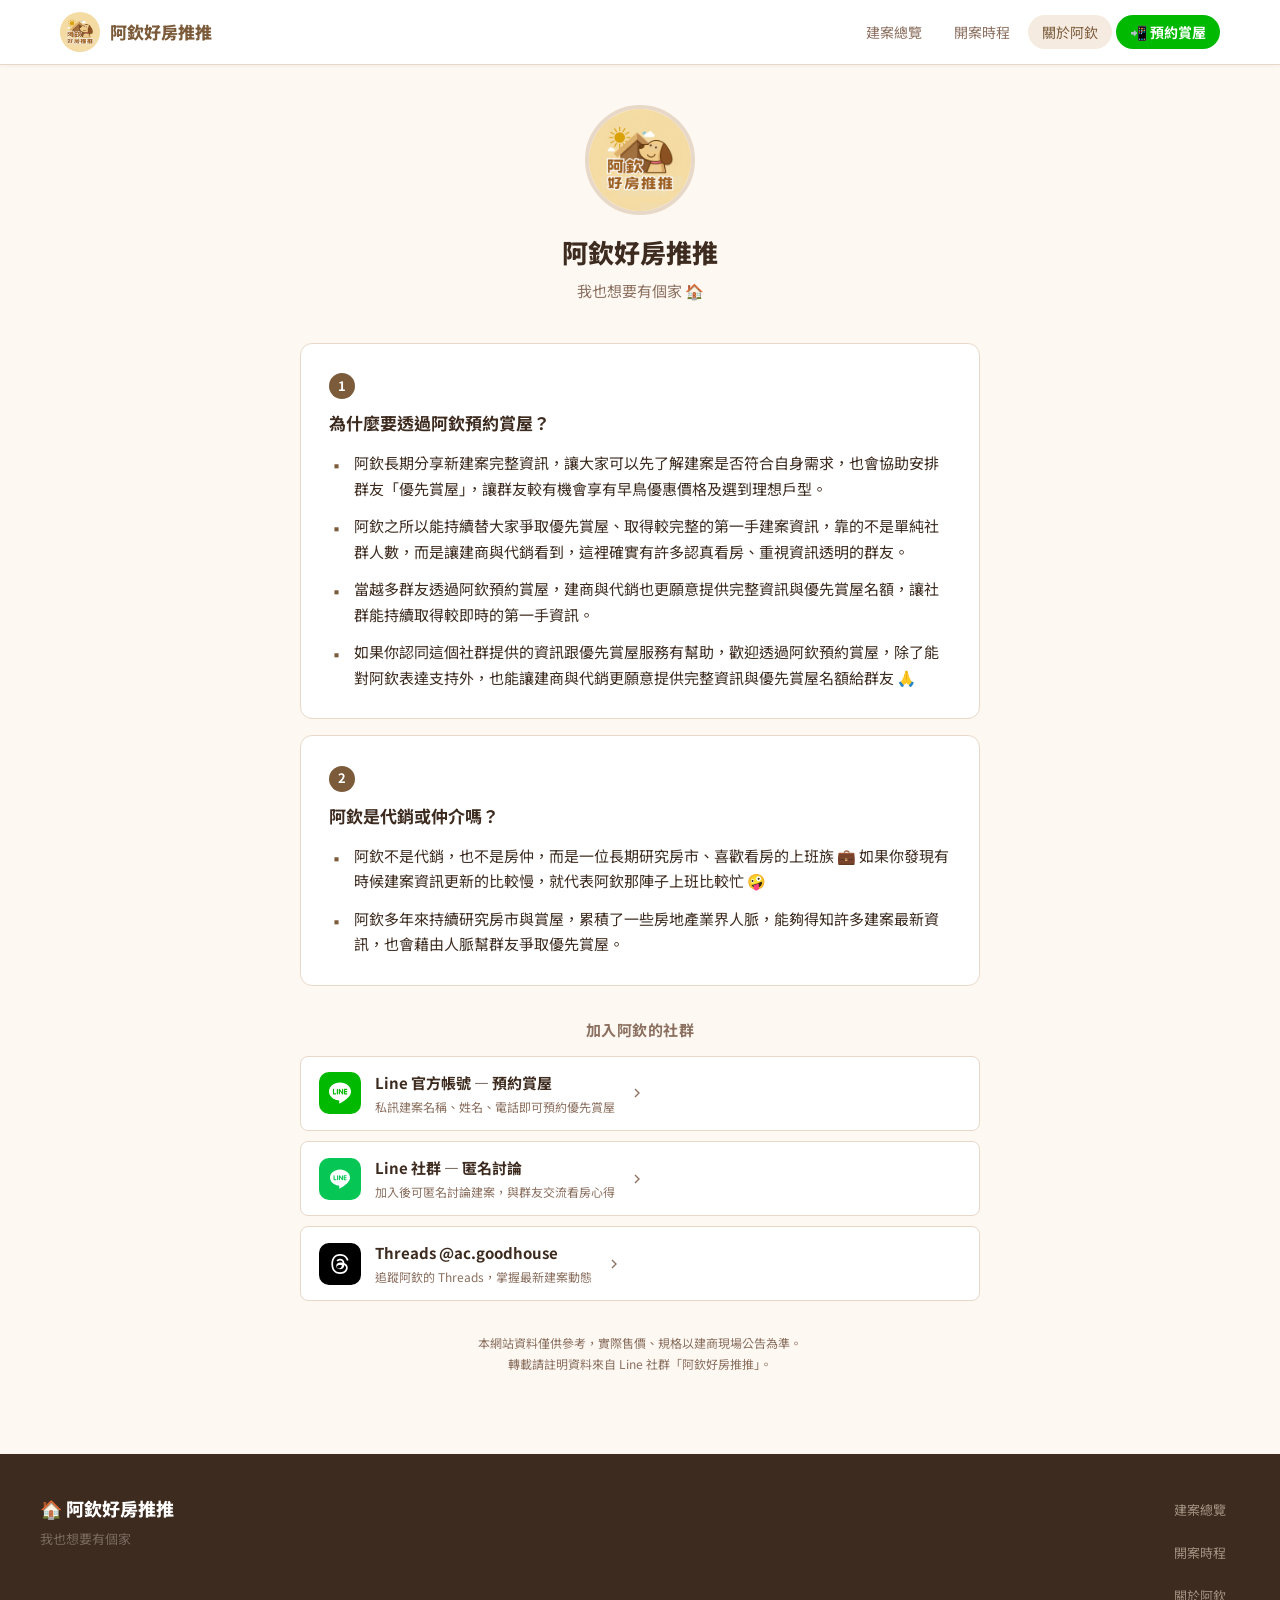
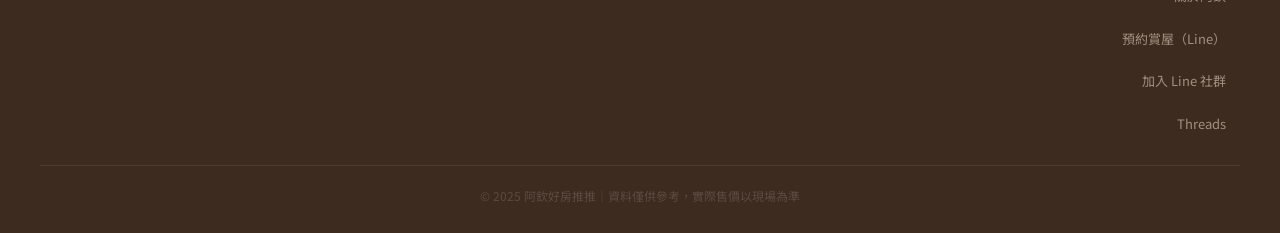
==== about.html @ 54be43c1 "Initial website: 阿欽好房推推 v1.0 - 建案總覽（篩選：地區/捷運/坪數/價格/房型） - 建案詳情頁 - 開案時程總覽 - 關於阿欽頁面 - Decap CMS 後台設定  C" ====
<!DOCTYPE html>
<html lang="zh-Hant">
<head>
  <meta charset="UTF-8">
  <meta name="viewport" content="width=device-width, initial-scale=1.0">
  <title>關於阿欽｜阿欽好房推推</title>
  <meta name="description" content="阿欽不是代銷也不是房仲，是一位長期研究房市的上班族，持續為大家整理最新建案資訊。">
  <link rel="icon" type="image/png" href="/images/logo.png">
  <link rel="stylesheet" href="/css/style.css">
</head>
<body>

<!-- ── Header ── -->
<header>
  <div class="header-inner">
    <a class="logo" href="/">
      <img src="/images/logo.png" alt="阿欽好房推推">
      <span class="logo-text">阿欽好房推推</span>
    </a>
    <nav>
      <a href="/">建案總覽</a>
      <a href="/schedule.html" class="hide-mobile">開案時程</a>
      <a href="/about.html" class="active hide-mobile">關於阿欽</a>
      <a href="https://lin.ee/UndYv1Z" target="_blank" rel="noopener" class="nav-cta">
        📲 預約賞屋
      </a>
    </nav>
  </div>
</header>

<main>
  <div class="about-page">

    <!-- Hero -->
    <div class="about-hero">
      <img src="/images/logo.png" alt="阿欽好房推推">
      <h1>阿欽好房推推</h1>
      <p class="tagline">我也想要有個家 🏠</p>
    </div>

    <!-- Section 1 -->
    <div class="about-card">
      <div class="about-card-num">1</div>
      <h2>為什麼要透過阿欽預約賞屋？</h2>
      <ul>
        <li>阿欽長期分享新建案完整資訊，讓大家可以先了解建案是否符合自身需求，也會協助安排群友「優先賞屋」，讓群友較有機會享有早鳥優惠價格及選到理想戶型。</li>
        <li>阿欽之所以能持續替大家爭取優先賞屋、取得較完整的第一手建案資訊，靠的不是單純社群人數，而是讓建商與代銷看到，這裡確實有許多認真看房、重視資訊透明的群友。</li>
        <li>當越多群友透過阿欽預約賞屋，建商與代銷也更願意提供完整資訊與優先賞屋名額，讓社群能持續取得較即時的第一手資訊。</li>
        <li>如果你認同這個社群提供的資訊跟優先賞屋服務有幫助，歡迎透過阿欽預約賞屋，除了能對阿欽表達支持外，也能讓建商與代銷更願意提供完整資訊與優先賞屋名額給群友 🙏</li>
      </ul>
    </div>

    <!-- Section 2 -->
    <div class="about-card">
      <div class="about-card-num">2</div>
      <h2>阿欽是代銷或仲介嗎？</h2>
      <ul>
        <li>阿欽不是代銷，也不是房仲，而是一位長期研究房市、喜歡看房的上班族 💼 如果你發現有時候建案資訊更新的比較慢，就代表阿欽那陣子上班比較忙 🤪</li>
        <li>阿欽多年來持續研究房市與賞屋，累積了一些房地產業界人脈，能夠得知許多建案最新資訊，也會藉由人脈幫群友爭取優先賞屋。</li>
      </ul>
    </div>

    <!-- Social links -->
    <p class="social-section-title">加入阿欽的社群</p>
    <div class="social-links">

      <a class="social-link" href="https://lin.ee/UndYv1Z" target="_blank" rel="noopener">
        <div class="social-icon" style="background:#00B900">
          <svg width="22" height="22" viewBox="0 0 24 24" fill="white">
            <path d="M19.365 9.863c.349 0 .63.285.63.631 0 .345-.281.63-.63.63H17.61v1.125h1.755c.349 0 .63.283.63.63 0 .344-.281.629-.63.629h-2.386c-.345 0-.627-.285-.627-.629V8.108c0-.345.282-.63.627-.63h2.386c.349 0 .63.285.63.63 0 .349-.281.63-.63.63H17.61v1.125h1.755zm-3.855 3.016c0 .27-.174.51-.432.596-.064.021-.133.031-.199.031-.211 0-.391-.09-.51-.25l-2.443-3.317v2.94c0 .344-.279.629-.631.629-.346 0-.626-.285-.626-.629V8.108c0-.27.173-.51.43-.595.06-.023.136-.033.194-.033.195 0 .375.104.495.254l2.462 3.33V8.108c0-.345.282-.63.63-.63.345 0 .63.285.63.63v4.771zm-5.741 0c0 .344-.282.629-.631.629-.345 0-.627-.285-.627-.629V8.108c0-.345.282-.63.627-.63.349 0 .631.285.631.63v4.771zm-2.466.629H4.917c-.345 0-.63-.285-.63-.629V8.108c0-.345.285-.63.63-.63.348 0 .63.285.63.63v4.141h1.756c.348 0 .629.283.629.63 0 .344-.281.629-.629.629M24 10.314C24 4.943 18.615.572 12 .572S0 4.943 0 10.314c0 4.811 4.27 8.842 10.035 9.608.391.082.923.258 1.058.59.12.301.079.766.038 1.08l-.164 1.02c-.045.301-.24 1.186 1.049.645 1.291-.539 6.916-4.078 9.436-6.975C23.176 14.393 24 12.458 24 10.314"/>
          </svg>
        </div>
        <div class="social-link-text">
          <div class="sl-title">Line 官方帳號 — 預約賞屋</div>
          <div class="sl-desc">私訊建案名稱、姓名、電話即可預約優先賞屋</div>
        </div>
        <svg width="16" height="16" viewBox="0 0 24 24" fill="none" stroke="currentColor" stroke-width="2" style="flex-shrink:0;color:var(--text-muted)">
          <path d="M9 18l6-6-6-6"/>
        </svg>
      </a>

      <a class="social-link" href="https://line.me/ti/g2/VxZnBZgPuC8QQO1JbChsbgIZFCAFGrbEiuoVcQ" target="_blank" rel="noopener">
        <div class="social-icon" style="background:#06C755">
          <svg width="20" height="20" viewBox="0 0 24 24" fill="white">
            <path d="M19.365 9.863c.349 0 .63.285.63.631 0 .345-.281.63-.63.63H17.61v1.125h1.755c.349 0 .63.283.63.63 0 .344-.281.629-.63.629h-2.386c-.345 0-.627-.285-.627-.629V8.108c0-.345.282-.63.627-.63h2.386c.349 0 .63.285.63.63 0 .349-.281.63-.63.63H17.61v1.125h1.755zm-3.855 3.016c0 .27-.174.51-.432.596-.064.021-.133.031-.199.031-.211 0-.391-.09-.51-.25l-2.443-3.317v2.94c0 .344-.279.629-.631.629-.346 0-.626-.285-.626-.629V8.108c0-.27.173-.51.43-.595.06-.023.136-.033.194-.033.195 0 .375.104.495.254l2.462 3.33V8.108c0-.345.282-.63.63-.63.345 0 .63.285.63.63v4.771zm-5.741 0c0 .344-.282.629-.631.629-.345 0-.627-.285-.627-.629V8.108c0-.345.282-.63.627-.63.349 0 .631.285.631.63v4.771zm-2.466.629H4.917c-.345 0-.63-.285-.63-.629V8.108c0-.345.285-.63.63-.63.348 0 .63.285.63.63v4.141h1.756c.348 0 .629.283.629.63 0 .344-.281.629-.629.629M24 10.314C24 4.943 18.615.572 12 .572S0 4.943 0 10.314c0 4.811 4.27 8.842 10.035 9.608.391.082.923.258 1.058.59.12.301.079.766.038 1.08l-.164 1.02c-.045.301-.24 1.186 1.049.645 1.291-.539 6.916-4.078 9.436-6.975C23.176 14.393 24 12.458 24 10.314"/>
          </svg>
        </div>
        <div class="social-link-text">
          <div class="sl-title">Line 社群 — 匿名討論</div>
          <div class="sl-desc">加入後可匿名討論建案，與群友交流看房心得</div>
        </div>
        <svg width="16" height="16" viewBox="0 0 24 24" fill="none" stroke="currentColor" stroke-width="2" style="flex-shrink:0;color:var(--text-muted)">
          <path d="M9 18l6-6-6-6"/>
        </svg>
      </a>

      <a class="social-link" href="https://www.threads.com/@ac.goodhouse" target="_blank" rel="noopener">
        <div class="social-icon" style="background:#000">
          <svg width="20" height="20" viewBox="0 0 192 192" fill="white">
            <path d="M141.537 88.988a66.667 66.667 0 0 0-2.518-1.143c-1.482-27.307-16.403-42.94-41.457-43.1h-.34c-14.986 0-27.449 6.396-35.12 18.036l13.779 9.452c5.73-8.695 14.724-10.548 21.348-10.548h.229c8.249.053 14.474 2.452 18.503 7.129 2.932 3.405 4.893 8.111 5.864 14.05-7.314-1.243-15.224-1.626-23.68-1.14-23.82 1.371-39.134 15.264-38.105 34.568.522 9.792 5.4 18.216 13.735 23.719 7.047 4.652 16.124 6.927 25.557 6.412 12.458-.683 22.231-5.436 29.049-14.127 5.178-6.6 8.453-15.153 9.899-25.93 5.937 3.583 10.337 8.298 12.767 13.966 4.132 9.635 4.373 25.468-8.546 38.376-11.319 11.308-24.925 16.2-45.488 16.351-22.809-.169-40.06-7.484-51.275-21.742C35.236 139.966 29.808 120.682 29.605 96c.203-24.682 5.63-43.966 16.133-57.317C56.954 24.425 74.204 17.11 97.013 16.94c22.975.17 40.526 7.52 52.171 21.847 5.71 7.026 10.015 15.86 12.853 26.162l16.147-4.308c-3.44-12.68-8.853-23.606-16.219-32.668C147.036 9.607 125.202.195 97.07 0h-.113C68.882.195 47.292 9.642 32.788 28.08 19.882 44.485 13.224 67.315 13.001 95.932L13 96v.068c.224 28.617 6.882 51.447 19.788 67.852C47.292 182.358 68.882 191.805 96.957 192h.113c24.96-.173 42.554-6.708 57.048-21.189 18.963-18.945 18.392-42.692 12.142-57.27-4.484-10.454-13.033-18.945-24.723-24.553zm-53.19 49.19c-10.426.585-21.248-4.089-21.82-14.145-.427-8.012 5.718-16.93 24.23-18.01 2.121-.123 4.199-.184 6.235-.184 6.101 0 11.808.606 16.994 1.771-1.931 24.111-15.053 29.922-25.64 30.568z"/>
          </svg>
        </div>
        <div class="social-link-text">
          <div class="sl-title">Threads @ac.goodhouse</div>
          <div class="sl-desc">追蹤阿欽的 Threads，掌握最新建案動態</div>
        </div>
        <svg width="16" height="16" viewBox="0 0 24 24" fill="none" stroke="currentColor" stroke-width="2" style="flex-shrink:0;color:var(--text-muted)">
          <path d="M9 18l6-6-6-6"/>
        </svg>
      </a>

    </div>

    <!-- Disclaimer -->
    <p style="font-size:12px;color:var(--text-muted);text-align:center;margin-top:32px;line-height:1.7">
      本網站資料僅供參考，實際售價、規格以建商現場公告為準。<br>
      轉載請註明資料來自 Line 社群「阿欽好房推推」。
    </p>

  </div>
</main>

<!-- ── Footer ── -->
<footer>
  <div class="footer-inner">
    <div class="footer-brand">
      <div class="footer-logo">🏠 阿欽好房推推</div>
      <div class="footer-tagline">我也想要有個家</div>
    </div>
    <nav class="footer-nav">
      <a href="/">建案總覽</a>
      <a href="/schedule.html">開案時程</a>
      <a href="/about.html">關於阿欽</a>
      <a href="https://lin.ee/UndYv1Z" target="_blank" rel="noopener">預約賞屋（Line）</a>
      <a href="https://line.me/ti/g2/VxZnBZgPuC8QQO1JbChsbgIZFCAFGrbEiuoVcQ" target="_blank" rel="noopener">加入 Line 社群</a>
      <a href="https://www.threads.com/@ac.goodhouse" target="_blank" rel="noopener">Threads</a>
    </nav>
  </div>
  <div class="footer-bottom">
    © 2025 阿欽好房推推｜資料僅供參考，實際售價以現場為準
  </div>
</footer>

</body>
</html>
---- css/style.css ----
/* ============================================
   阿欽好房推推 — Main Stylesheet
   ============================================ */

@import url('https://fonts.googleapis.com/css2?family=Noto+Sans+TC:wght@400;500;600;700;800&display=swap');

:root {
  --primary:       #7B5B3A;
  --primary-hover: #6B4D30;
  --primary-light: #A07850;
  --accent:        #E8847A;
  --yellow:        #F5C842;
  --bg:            #FDF8F2;
  --bg-card:       #FFFFFF;
  --bg-filter:     #FBF4EB;
  --text:          #3D2B1F;
  --text-muted:    #8B7060;
  --border:        #E8D8C8;
  --tag-bg:        #F5EBE0;
  --shadow:        0 2px 8px rgba(90,60,30,.08);
  --shadow-hover:  0 8px 24px rgba(90,60,30,.14);
  --radius:        12px;
  --radius-sm:     8px;
  --line-green:    #00B900;
}

*, *::before, *::after { box-sizing: border-box; margin: 0; padding: 0; }

body {
  font-family: 'Noto Sans TC', system-ui, sans-serif;
  background: var(--bg);
  color: var(--text);
  line-height: 1.6;
  min-height: 100vh;
  display: flex;
  flex-direction: column;
}

a { color: inherit; }
img { display: block; max-width: 100%; }
button { font-family: inherit; }

/* ── Header ── */
header {
  background: #fff;
  border-bottom: 1px solid var(--border);
  position: sticky;
  top: 0;
  z-index: 100;
  box-shadow: 0 1px 4px rgba(90,60,30,.06);
}
.header-inner {
  max-width: 1200px;
  margin: 0 auto;
  padding: 0 20px;
  height: 64px;
  display: flex;
  align-items: center;
  justify-content: space-between;
  gap: 16px;
}
.logo {
  display: flex;
  align-items: center;
  gap: 10px;
  text-decoration: none;
  flex-shrink: 0;
}
.logo img {
  height: 40px;
  width: 40px;
  border-radius: 50%;
  object-fit: cover;
}
.logo-text {
  font-weight: 800;
  font-size: 17px;
  color: var(--primary);
  white-space: nowrap;
}
nav {
  display: flex;
  align-items: center;
  gap: 4px;
}
nav a {
  text-decoration: none;
  color: var(--text-muted);
  font-size: 14px;
  padding: 6px 14px;
  border-radius: 20px;
  transition: all .2s;
  white-space: nowrap;
}
nav a:hover, nav a.active { color: var(--primary); background: var(--tag-bg); }
.nav-cta {
  background: var(--line-green) !important;
  color: #fff !important;
  font-weight: 700;
}
.nav-cta:hover { opacity: .88; }

/* ── Page wrapper ── */
.page-container {
  max-width: 1200px;
  margin: 0 auto;
  padding: 28px 20px 60px;
  flex: 1;
}

/* ── Listing layout ── */
.listing-top {
  display: flex;
  align-items: center;
  justify-content: space-between;
  margin-bottom: 20px;
  gap: 12px;
}
.listing-top h1 { font-size: 20px; font-weight: 700; }
.listing-top h1 span { color: var(--primary); }

.mobile-filter-btn {
  display: none;
  align-items: center;
  gap: 6px;
  padding: 8px 16px;
  background: white;
  border: 1.5px solid var(--border);
  border-radius: 20px;
  font-size: 14px;
  font-weight: 600;
  color: var(--primary);
  cursor: pointer;
  transition: all .2s;
}
.mobile-filter-btn:hover { border-color: var(--primary); }

.listing-layout {
  display: grid;
  grid-template-columns: 268px 1fr;
  gap: 24px;
  align-items: start;
}

/* ── Filter Panel ── */
.filter-panel {
  background: #fff;
  border: 1px solid var(--border);
  border-radius: var(--radius);
  padding: 20px;
  position: sticky;
  top: 80px;
  max-height: calc(100vh - 100px);
  overflow-y: auto;
}
.filter-panel-header {
  display: flex;
  align-items: center;
  justify-content: space-between;
  margin-bottom: 18px;
}
.filter-panel-header h2 { font-size: 15px; font-weight: 700; }
.filter-reset {
  font-size: 12px;
  color: var(--accent);
  cursor: pointer;
  text-decoration: underline;
  background: none;
  border: none;
  font-family: inherit;
}

.filter-section {
  padding-bottom: 18px;
  margin-bottom: 18px;
  border-bottom: 1px solid var(--border);
}
.filter-section:last-child { border-bottom: none; padding-bottom: 0; margin-bottom: 0; }

.filter-label {
  font-size: 11px;
  font-weight: 700;
  color: var(--text-muted);
  text-transform: uppercase;
  letter-spacing: .6px;
  margin-bottom: 10px;
}

.filter-select {
  width: 100%;
  padding: 8px 10px;
  border: 1px solid var(--border);
  border-radius: var(--radius-sm);
  background: var(--bg);
  color: var(--text);
  font-size: 14px;
  font-family: inherit;
  cursor: pointer;
}
.filter-select:focus { outline: none; border-color: var(--primary); }

.chip-group {
  display: flex;
  flex-wrap: wrap;
  gap: 6px;
}
.chip {
  padding: 4px 12px;
  border-radius: 20px;
  font-size: 13px;
  border: 1.5px solid var(--border);
  background: white;
  color: var(--text-muted);
  cursor: pointer;
  transition: all .2s;
  user-select: none;
}
.chip:hover { border-color: var(--primary); color: var(--primary); }
.chip.active { background: var(--primary); border-color: var(--primary); color: white; }

.radio-group {
  display: flex;
  flex-direction: column;
  gap: 8px;
}
.radio-group label {
  display: flex;
  align-items: center;
  gap: 8px;
  font-size: 14px;
  cursor: pointer;
}
.radio-group input { accent-color: var(--primary); cursor: pointer; }

.range-row {
  display: grid;
  grid-template-columns: 1fr auto 1fr;
  gap: 6px;
  align-items: center;
}
.range-row span { text-align: center; color: var(--text-muted); font-size: 13px; }
.range-input {
  width: 100%;
  padding: 7px 8px;
  border: 1px solid var(--border);
  border-radius: var(--radius-sm);
  font-size: 13px;
  font-family: inherit;
  background: var(--bg);
}
.range-input:focus { outline: none; border-color: var(--primary); }
.range-unit { font-size: 12px; color: var(--text-muted); margin-top: 5px; }

/* ── Results bar ── */
.results-bar {
  display: flex;
  align-items: center;
  justify-content: space-between;
  margin-bottom: 12px;
  gap: 12px;
  flex-wrap: wrap;
}
.results-count { font-size: 14px; color: var(--text-muted); }
.results-count strong { color: var(--primary); font-size: 20px; font-weight: 700; }

.sort-select {
  padding: 7px 12px;
  border: 1px solid var(--border);
  border-radius: var(--radius-sm);
  background: white;
  font-size: 13px;
  font-family: inherit;
  color: var(--text);
  cursor: pointer;
}

.active-filters {
  display: flex;
  flex-wrap: wrap;
  gap: 6px;
  margin-bottom: 14px;
}
.active-chip {
  display: inline-flex;
  align-items: center;
  gap: 5px;
  padding: 3px 10px;
  background: var(--tag-bg);
  border-radius: 20px;
  font-size: 12px;
  color: var(--primary);
  cursor: pointer;
  border: none;
  font-family: inherit;
}
.active-chip:hover { background: #EDD9C8; }
.active-chip svg { flex-shrink: 0; }

/* ── Project Grid ── */
.project-grid {
  display: grid;
  grid-template-columns: repeat(auto-fill, minmax(270px, 1fr));
  gap: 16px;
}

/* ── Project Card ── */
.project-card {
  background: white;
  border-radius: var(--radius);
  border: 1px solid var(--border);
  overflow: hidden;
  transition: all .25s;
  cursor: pointer;
  text-decoration: none;
  color: inherit;
  display: flex;
  flex-direction: column;
}
.project-card:hover {
  box-shadow: var(--shadow-hover);
  transform: translateY(-2px);
  border-color: var(--primary-light);
}

.card-image {
  height: 155px;
  background: linear-gradient(135deg, #F5EBE0, #EDD9C8);
  display: flex;
  align-items: center;
  justify-content: center;
  position: relative;
  overflow: hidden;
}
.card-image img { width: 100%; height: 100%; object-fit: cover; }
.card-image-placeholder {
  display: flex;
  flex-direction: column;
  align-items: center;
  gap: 6px;
  color: var(--primary-light);
  opacity: .45;
  font-size: 12px;
}

.card-badge {
  position: absolute;
  top: 10px;
  left: 10px;
  padding: 3px 10px;
  border-radius: 20px;
  font-size: 11px;
  font-weight: 700;
}
.badge-presale  { background: #FEF3C7; color: #92400E; }
.badge-new      { background: #D1FAE5; color: #065F46; }
.badge-secondhand { background: #EDE9FE; color: #4C1D95; }

.card-date-badge {
  position: absolute;
  top: 10px;
  right: 10px;
  font-size: 11px;
  color: var(--text-muted);
  background: rgba(255,255,255,.85);
  padding: 2px 7px;
  border-radius: 10px;
  backdrop-filter: blur(4px);
}

.card-body { padding: 14px 16px 16px; display: flex; flex-direction: column; gap: 8px; flex: 1; }

.card-title { font-size: 18px; font-weight: 800; color: var(--text); }

.card-location {
  display: flex;
  align-items: center;
  gap: 4px;
  font-size: 13px;
  color: var(--text-muted);
}

.card-specs {
  display: grid;
  grid-template-columns: 1fr 1fr;
  gap: 8px;
  padding: 10px;
  background: var(--bg);
  border-radius: var(--radius-sm);
}
.spec-item { display: flex; flex-direction: column; gap: 2px; }
.spec-label { font-size: 10px; color: var(--text-muted); text-transform: uppercase; letter-spacing: .3px; }
.spec-value { font-size: 14px; font-weight: 700; color: var(--text); }
.spec-value.price { color: var(--primary); font-size: 15px; }

.card-mrt {
  display: flex;
  align-items: center;
  gap: 5px;
  font-size: 12px;
  color: var(--text-muted);
}

.card-tags { display: flex; flex-wrap: wrap; gap: 4px; margin-top: auto; }
.tag {
  padding: 2px 8px;
  background: var(--tag-bg);
  border-radius: 4px;
  font-size: 11px;
  color: var(--primary);
  font-weight: 500;
}

/* No results */
.no-results {
  grid-column: 1 / -1;
  text-align: center;
  padding: 60px 20px;
  color: var(--text-muted);
}
.no-results svg { margin: 0 auto 12px; opacity: .25; }
.no-results p { font-size: 15px; }

/* ── Footer ── */
footer {
  background: var(--text);
  color: #A09080;
  padding: 40px 20px 28px;
  margin-top: auto;
}
.footer-inner {
  max-width: 1200px;
  margin: 0 auto;
  display: grid;
  grid-template-columns: 1fr 1fr;
  gap: 32px;
  align-items: start;
  padding-bottom: 24px;
  border-bottom: 1px solid rgba(255,255,255,.08);
}
.footer-brand { display: flex; flex-direction: column; gap: 6px; }
.footer-logo { font-size: 18px; font-weight: 800; color: white; }
.footer-tagline { font-size: 13px; color: #7A6A60; }
.footer-nav { display: flex; flex-direction: column; gap: 10px; align-items: flex-end; }
.footer-nav a { text-decoration: none; font-size: 13px; color: #A09080; transition: color .2s; }
.footer-nav a:hover { color: white; }
.footer-bottom {
  max-width: 1200px;
  margin: 20px auto 0;
  font-size: 12px;
  color: #5A4A40;
  text-align: center;
}

/* ═══════════════════════════
   PROJECT DETAIL PAGE
═══════════════════════════ */
.project-detail {
  max-width: 860px;
  margin: 0 auto;
  padding: 24px 20px 80px;
}

.back-link {
  display: inline-flex;
  align-items: center;
  gap: 6px;
  color: var(--text-muted);
  text-decoration: none;
  font-size: 14px;
  margin-bottom: 22px;
  transition: color .2s;
}
.back-link:hover { color: var(--primary); }

/* Hero */
.project-hero {
  background: white;
  border-radius: var(--radius);
  border: 1px solid var(--border);
  overflow: hidden;
  margin-bottom: 20px;
}
.project-hero-img {
  height: 260px;
  background: linear-gradient(135deg, #F5EBE0, #EDD9C8);
  display: flex;
  align-items: center;
  justify-content: center;
  color: var(--primary-light);
  opacity: .5;
}
.project-hero-img img { width: 100%; height: 100%; object-fit: cover; opacity: 1; }

.project-hero-body { padding: 24px; }
.project-hero-top {
  display: flex;
  align-items: flex-start;
  justify-content: space-between;
  gap: 12px;
  margin-bottom: 6px;
}
.project-title { font-size: 30px; font-weight: 800; }

.status-pill {
  padding: 4px 14px;
  border-radius: 20px;
  font-size: 12px;
  font-weight: 700;
  flex-shrink: 0;
  margin-top: 8px;
}

.project-addr { font-size: 14px; color: var(--text-muted); margin-bottom: 20px; }

.project-key-specs {
  display: grid;
  grid-template-columns: repeat(4, 1fr);
  gap: 12px;
  padding: 16px;
  background: var(--bg);
  border-radius: var(--radius-sm);
  margin-bottom: 18px;
}
.key-spec { text-align: center; }
.ks-label { font-size: 11px; color: var(--text-muted); margin-bottom: 4px; }
.ks-value { font-size: 20px; font-weight: 800; color: var(--primary); line-height: 1.2; }
.ks-unit { font-size: 11px; color: var(--text-muted); }

.project-highlights { display: flex; flex-wrap: wrap; gap: 6px; }
.highlight-tag {
  padding: 4px 12px;
  background: var(--tag-bg);
  border-radius: 20px;
  font-size: 13px;
  color: var(--primary);
  font-weight: 500;
}

/* Info cards grid */
.info-grid {
  display: grid;
  grid-template-columns: 1fr 1fr;
  gap: 16px;
  margin-bottom: 16px;
}
.info-card {
  background: white;
  border-radius: var(--radius);
  border: 1px solid var(--border);
  padding: 20px;
}
.info-card.full { grid-column: 1 / -1; }

.info-card-title {
  font-size: 12px;
  font-weight: 700;
  color: var(--text-muted);
  text-transform: uppercase;
  letter-spacing: .6px;
  margin-bottom: 14px;
  padding-bottom: 10px;
  border-bottom: 1px solid var(--border);
  display: flex;
  align-items: center;
  gap: 6px;
}

.info-row {
  display: flex;
  justify-content: space-between;
  align-items: flex-start;
  padding: 7px 0;
  font-size: 14px;
  border-bottom: 1px solid var(--bg-filter);
  gap: 12px;
}
.info-row:last-child { border-bottom: none; }
.ir-label { color: var(--text-muted); flex-shrink: 0; }
.ir-value { color: var(--text); font-weight: 600; text-align: right; }

/* Layouts table */
.layouts-table { width: 100%; border-collapse: collapse; font-size: 14px; }
.layouts-table th {
  text-align: left;
  padding: 8px 12px;
  background: var(--bg);
  color: var(--text-muted);
  font-size: 11px;
  font-weight: 700;
  text-transform: uppercase;
  letter-spacing: .4px;
}
.layouts-table td { padding: 10px 12px; border-bottom: 1px solid var(--border); }
.layouts-table tr:last-child td { border-bottom: none; }

/* Payment flow */
.payment-flow { display: flex; flex-direction: column; gap: 8px; }
.payment-step {
  display: flex;
  align-items: center;
  gap: 14px;
  padding: 10px 14px;
  background: var(--bg);
  border-radius: var(--radius-sm);
}
.ps-pct { font-size: 22px; font-weight: 800; color: var(--primary); min-width: 52px; }
.ps-info {}
.ps-label { font-size: 14px; font-weight: 600; }
.ps-estimate { font-size: 12px; color: var(--text-muted); }

/* CTA box */
.booking-cta {
  background: white;
  border-radius: var(--radius);
  border: 1px solid var(--border);
  padding: 28px 24px;
  text-align: center;
  margin-bottom: 20px;
}
.booking-cta h3 { font-size: 20px; font-weight: 800; margin-bottom: 8px; }
.booking-cta .cta-sub {
  font-size: 14px;
  color: var(--text-muted);
  margin-bottom: 20px;
  line-height: 1.7;
}
.cta-steps {
  display: flex;
  flex-direction: column;
  gap: 4px;
  margin-bottom: 20px;
  font-size: 13px;
  color: var(--text-muted);
}

.btn-line {
  display: inline-flex;
  align-items: center;
  justify-content: center;
  gap: 8px;
  padding: 14px 36px;
  background: var(--line-green);
  color: white;
  text-decoration: none;
  border-radius: 30px;
  font-size: 16px;
  font-weight: 700;
  transition: all .2s;
  border: none;
  cursor: pointer;
}
.btn-line:hover {
  background: #009900;
  transform: translateY(-1px);
  box-shadow: 0 5px 16px rgba(0,185,0,.28);
}

/* ═══════════════════════════
   ABOUT PAGE
═══════════════════════════ */
.about-page {
  max-width: 720px;
  margin: 0 auto;
  padding: 40px 20px 80px;
}
.about-hero {
  text-align: center;
  margin-bottom: 40px;
}
.about-hero img {
  width: 110px;
  height: 110px;
  border-radius: 50%;
  margin: 0 auto 16px;
  border: 4px solid var(--border);
  object-fit: cover;
}
.about-hero h1 { font-size: 26px; font-weight: 800; margin-bottom: 6px; }
.about-hero .tagline { font-size: 15px; color: var(--text-muted); }

.about-card {
  background: white;
  border-radius: var(--radius);
  border: 1px solid var(--border);
  padding: 28px;
  margin-bottom: 16px;
}
.about-card-num {
  display: inline-flex;
  align-items: center;
  justify-content: center;
  width: 26px; height: 26px;
  background: var(--primary);
  color: white;
  border-radius: 50%;
  font-size: 13px;
  font-weight: 700;
  margin-bottom: 10px;
}
.about-card h2 { font-size: 17px; font-weight: 700; margin-bottom: 14px; }
.about-card ul { list-style: none; display: flex; flex-direction: column; gap: 12px; }
.about-card ul li {
  display: flex;
  gap: 10px;
  font-size: 15px;
  line-height: 1.7;
}
.about-card ul li::before { content: '▪'; color: var(--primary); flex-shrink: 0; margin-top: 3px; }

/* Social links */
.social-section-title {
  font-size: 15px;
  font-weight: 700;
  color: var(--text-muted);
  margin: 32px 0 14px;
  text-align: center;
  text-transform: uppercase;
  letter-spacing: .5px;
}
.social-links { display: flex; flex-direction: column; gap: 10px; }
.social-link {
  display: flex;
  align-items: center;
  gap: 14px;
  padding: 14px 18px;
  background: white;
  border-radius: var(--radius-sm);
  border: 1px solid var(--border);
  text-decoration: none;
  color: var(--text);
  transition: all .2s;
}
.social-link:hover { border-color: var(--primary); box-shadow: var(--shadow); }
.social-icon {
  width: 42px; height: 42px;
  border-radius: 10px;
  display: flex;
  align-items: center;
  justify-content: center;
  flex-shrink: 0;
  font-size: 20px;
}
.social-link-text {}
.sl-title { font-weight: 700; font-size: 15px; margin-bottom: 2px; }
.sl-desc { font-size: 12px; color: var(--text-muted); }

/* ═══════════════════════════
   UTILITIES
═══════════════════════════ */
.hidden { display: none !important; }

/* Loading skeleton */
.skeleton {
  background: linear-gradient(90deg, #f0e8df 25%, #e8ddd4 50%, #f0e8df 75%);
  background-size: 200% 100%;
  animation: shimmer 1.4s infinite;
  border-radius: var(--radius-sm);
}
@keyframes shimmer {
  0%   { background-position: -200% 0; }
  100% { background-position:  200% 0; }
}

/* ═══════════════════════════
   RESPONSIVE
═══════════════════════════ */
@media (max-width: 900px) {
  .listing-layout { grid-template-columns: 1fr; }

  .filter-panel {
    display: none;
    position: fixed;
    inset: 0;
    z-index: 200;
    border-radius: 0;
    border: none;
    overflow-y: auto;
    max-height: none;
    top: 0;
  }
  .filter-panel.open { display: block; }

  .filter-panel-close-btn {
    display: flex;
    width: 100%;
    justify-content: flex-end;
    margin-bottom: 16px;
  }

  .mobile-filter-btn { display: flex; }
  .project-key-specs { grid-template-columns: repeat(2, 1fr); }
  .info-grid { grid-template-columns: 1fr; }
}

@media (max-width: 640px) {
  .header-inner { padding: 0 14px; }
  nav a.hide-mobile { display: none; }
  .footer-inner { grid-template-columns: 1fr; }
  .footer-nav { align-items: flex-start; }
  .listing-top h1 { font-size: 17px; }
  .project-title { font-size: 24px; }
  .project-hero-top { flex-direction: column; gap: 8px; }
}
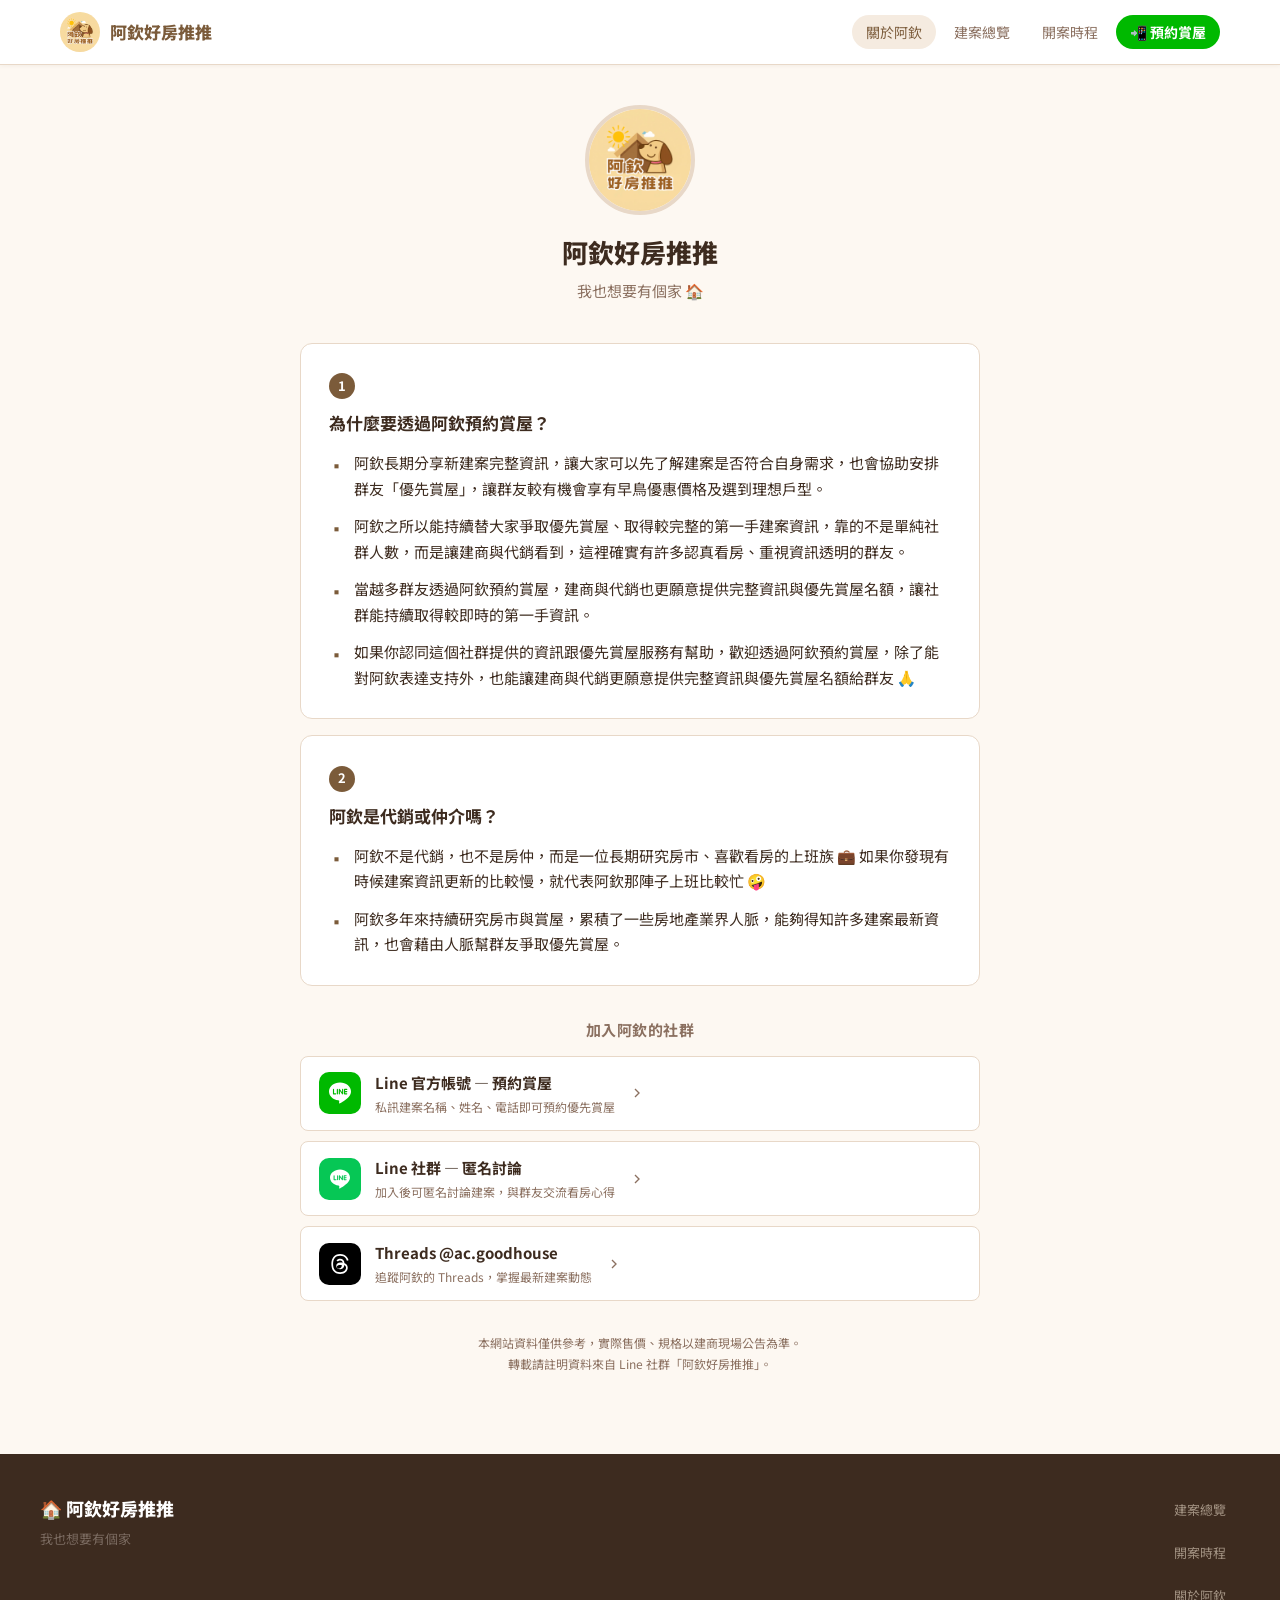
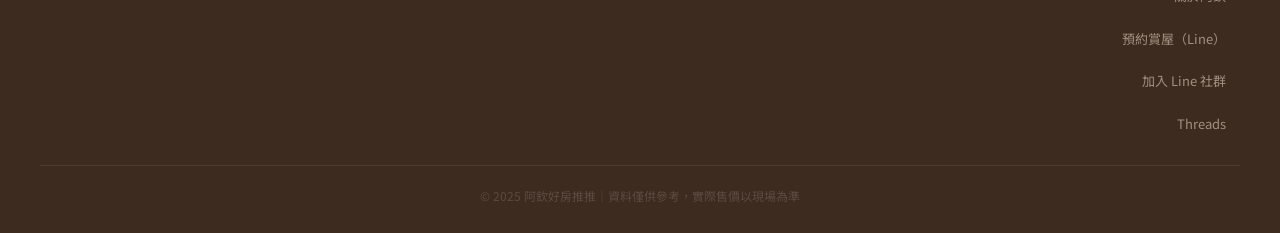
==== commit b849961d: "UI 調整 10 項 1. 篩選器衛浴數加 1.5 衛選項 2. 移除總價篩選器 3. 捷運距離改名為捷運站步行時間 4. 導覽列改為：關於阿欽 > 建案總覽 > 開案時程 5. 手機版導覽列可橫向滑" ====
--- a/about.html
+++ b/about.html
@@ -18,9 +18,9 @@
       <span class="logo-text">阿欽好房推推</span>
     </a>
     <nav>
+      <a href="/about.html" class="active">關於阿欽</a>
       <a href="/">建案總覽</a>
-      <a href="/schedule.html" class="hide-mobile">開案時程</a>
-      <a href="/about.html" class="active hide-mobile">關於阿欽</a>
+      <a href="/schedule.html">開案時程</a>
       <a href="https://lin.ee/UndYv1Z" target="_blank" rel="noopener" class="nav-cta">
         📲 預約賞屋
       </a>
--- a/css/style.css
+++ b/css/style.css
@@ -451,6 +451,85 @@
   text-align: center;
 }
 
+/* ── Image Gallery ── */
+.img-gallery {
+  position: relative;
+  background: #1a1008;
+  border-radius: var(--radius) var(--radius) 0 0;
+  overflow: hidden;
+  aspect-ratio: 16/9;
+  max-height: 420px;
+  user-select: none;
+}
+.gallery-track {
+  display: flex;
+  height: 100%;
+  transition: transform .35s ease;
+}
+.gallery-slide { flex: 0 0 100%; height: 100%; }
+.gallery-slide img { width: 100%; height: 100%; object-fit: cover; display: block; }
+
+.gallery-btn {
+  position: absolute;
+  top: 50%;
+  transform: translateY(-50%);
+  width: 40px; height: 40px;
+  border-radius: 50%;
+  background: rgba(255,255,255,.85);
+  border: none;
+  cursor: pointer;
+  display: flex;
+  align-items: center;
+  justify-content: center;
+  transition: background .2s;
+  z-index: 10;
+  backdrop-filter: blur(4px);
+}
+.gallery-btn:hover { background: white; }
+.gallery-btn.prev { left: 12px; }
+.gallery-btn.next { right: 12px; }
+
+.gallery-dots {
+  position: absolute;
+  bottom: 10px;
+  left: 50%;
+  transform: translateX(-50%);
+  display: flex;
+  gap: 6px;
+  z-index: 10;
+}
+.gallery-dot {
+  width: 7px; height: 7px;
+  border-radius: 50%;
+  background: rgba(255,255,255,.5);
+  cursor: pointer;
+  transition: background .2s, transform .2s;
+  border: none; padding: 0;
+}
+.gallery-dot.active { background: white; transform: scale(1.25); }
+
+.gallery-counter {
+  position: absolute;
+  top: 10px; right: 12px;
+  font-size: 12px;
+  color: white;
+  background: rgba(0,0,0,.45);
+  padding: 2px 9px;
+  border-radius: 10px;
+  backdrop-filter: blur(4px);
+}
+
+.project-hero-img-placeholder {
+  height: 260px;
+  background: linear-gradient(135deg, #F5EBE0, #EDD9C8);
+  display: flex;
+  align-items: center;
+  justify-content: center;
+  color: var(--primary-light);
+  opacity: .45;
+  border-radius: var(--radius) var(--radius) 0 0;
+}
+
 /* ═══════════════════════════
    PROJECT DETAIL PAGE
 ═══════════════════════════ */
@@ -793,11 +872,75 @@
 }
 
 @media (max-width: 640px) {
-  .header-inner { padding: 0 14px; }
-  nav a.hide-mobile { display: none; }
+  .header-inner { padding: 0 12px; gap: 8px; }
+  /* 手機導覽列可橫向滑動 */
+  nav {
+    overflow-x: auto;
+    -webkit-overflow-scrolling: touch;
+    scrollbar-width: none;
+    flex-shrink: 1;
+    min-width: 0;
+    gap: 2px;
+  }
+  nav::-webkit-scrollbar { display: none; }
+  nav a {
+    white-space: nowrap;
+    font-size: 12px;
+    padding: 5px 10px;
+    flex-shrink: 0;
+  }
+  .nav-cta { flex-shrink: 0; font-size: 12px; padding: 6px 10px; }
   .footer-inner { grid-template-columns: 1fr; }
   .footer-nav { align-items: flex-start; }
   .listing-top h1 { font-size: 17px; }
   .project-title { font-size: 24px; }
   .project-hero-top { flex-direction: column; gap: 8px; }
 }
+
+/* ── Lightbox ── */
+.lightbox {
+  position: fixed;
+  inset: 0;
+  background: rgba(0,0,0,.93);
+  z-index: 500;
+  display: flex;
+  align-items: center;
+  justify-content: center;
+  padding: 20px;
+  cursor: zoom-out;
+  animation: lb-in .2s ease;
+}
+@keyframes lb-in {
+  from { opacity: 0; }
+  to   { opacity: 1; }
+}
+.lightbox img {
+  max-width: 100%;
+  max-height: 90vh;
+  object-fit: contain;
+  border-radius: 4px;
+  cursor: default;
+  box-shadow: 0 8px 40px rgba(0,0,0,.6);
+}
+.lightbox-close {
+  position: absolute;
+  top: 16px; right: 16px;
+  width: 42px; height: 42px;
+  border-radius: 50%;
+  background: rgba(255,255,255,.15);
+  border: 1.5px solid rgba(255,255,255,.3);
+  color: white;
+  font-size: 18px;
+  cursor: pointer;
+  display: flex;
+  align-items: center;
+  justify-content: center;
+  transition: background .2s;
+}
+.lightbox-close:hover { background: rgba(255,255,255,.28); }
+
+/* ── earlyBirdNote highlight ── */
+.ir-highlight {
+  color: var(--accent) !important;
+  font-weight: 600;
+}
